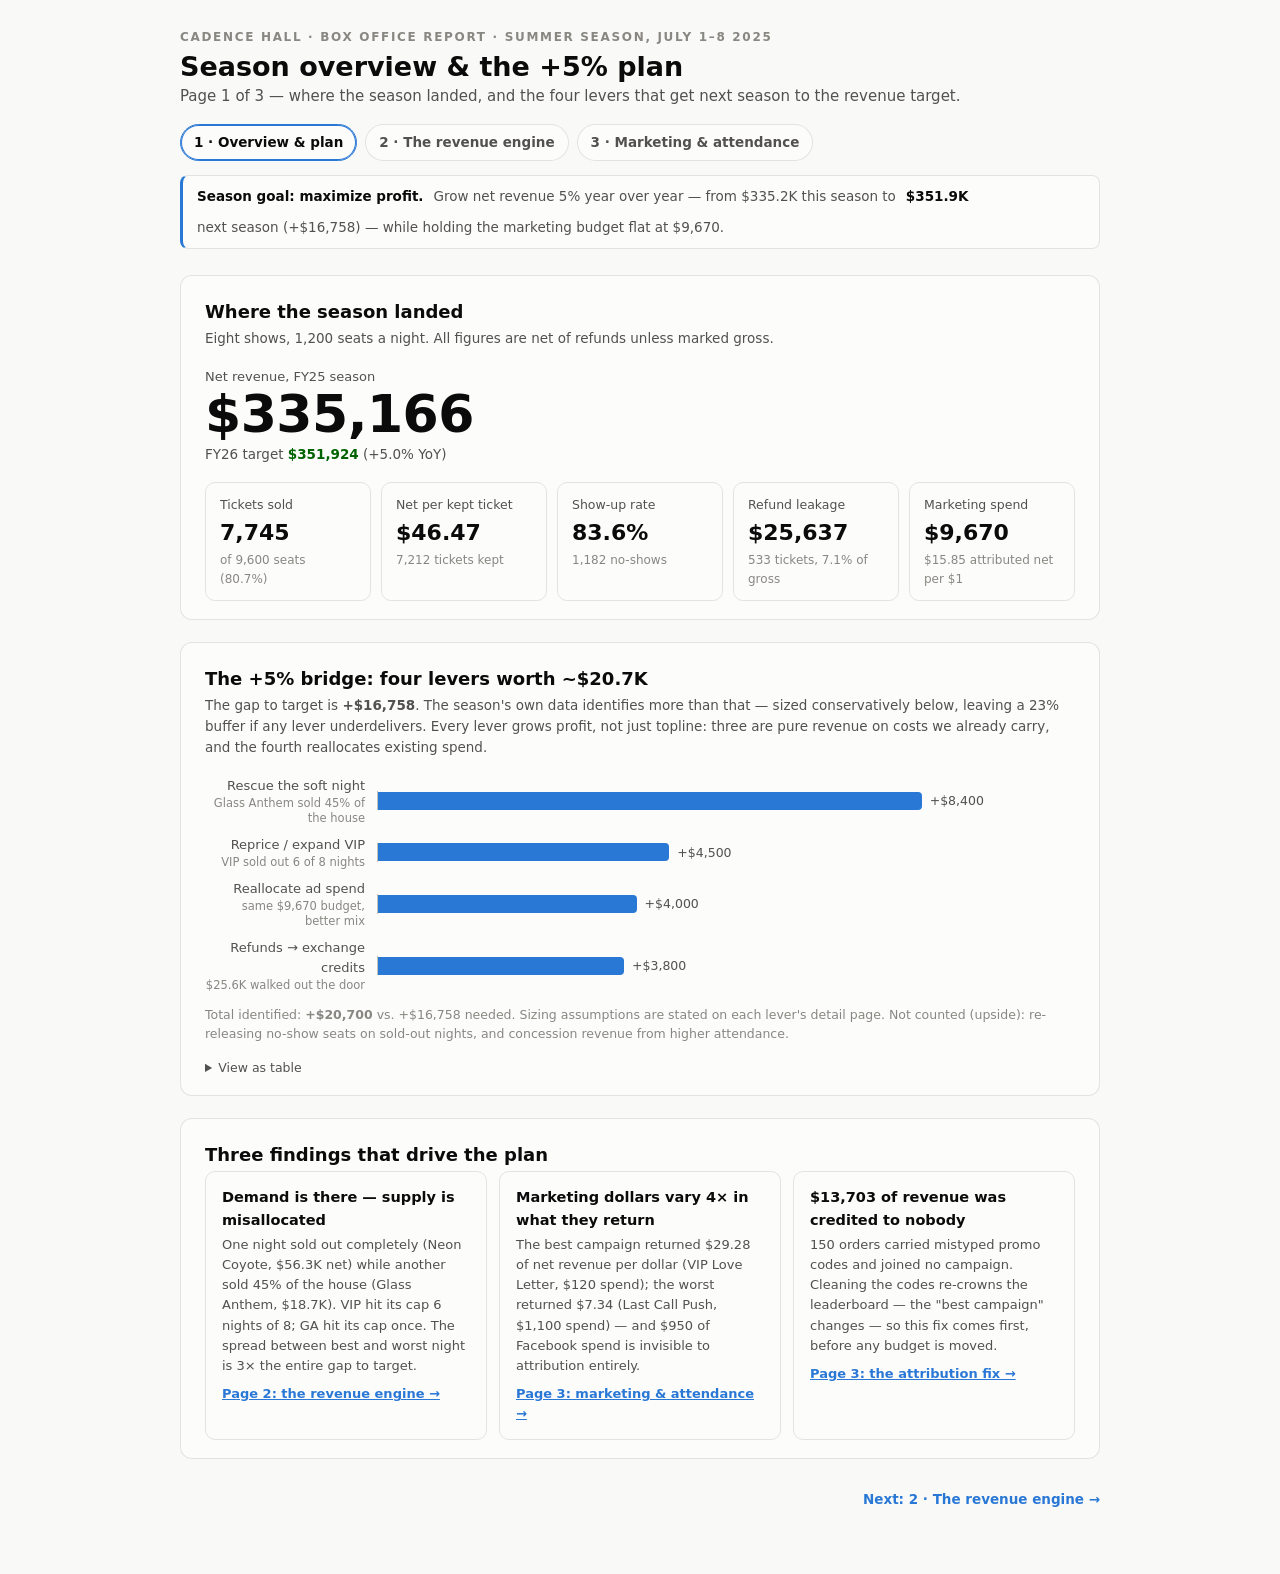
==== reports/boxoffice/index.html @ 955389da "Box office report: 3-page HTML dashboard targeting +5% YoY net revenue Static, dependency-free repor" ====
<!doctype html>
<html lang="en">
<head>
<meta charset="utf-8">
<meta name="viewport" content="width=device-width, initial-scale=1">
<title>Cadence Hall box office — 1 · Season overview &amp; the +5% plan</title>
<link rel="stylesheet" href="report.css">
</head>
<body>

<header class="masthead">
  <div class="venue">Cadence Hall · Box office report · Summer season, July 1–8 2025</div>
  <h1>Season overview &amp; the +5% plan</h1>
  <p class="sub">Page 1 of 3 — where the season landed, and the four levers that get next season to the revenue target.</p>
  <nav class="pages" aria-label="Report pages">
    <a href="index.html" aria-current="page">1 · Overview &amp; plan</a>
    <a href="revenue.html">2 · The revenue engine</a>
    <a href="marketing.html">3 · Marketing &amp; attendance</a>
  </nav>
  <p class="goal"><strong>Season goal: maximize profit.</strong> Grow net revenue 5% year over year — from $335.2K this season to <strong>$351.9K</strong> next season (+$16,758) — while holding the marketing budget flat at $9,670.</p>
</header>

<main>

<section class="card">
  <h2>Where the season landed</h2>
  <p class="lede">Eight shows, 1,200 seats a night. All figures are net of refunds unless marked gross.</p>
  <div class="hero-row">
    <div class="hero">
      <div class="label">Net revenue, FY25 season</div>
      <div class="value">$335,166</div>
      <div class="delta">FY26 target <b>$351,924</b> (+5.0% YoY)</div>
    </div>
  </div>
  <div class="kpis">
    <div class="kpi"><div class="label">Tickets sold</div><div class="value">7,745</div><div class="hint">of 9,600 seats (80.7%)</div></div>
    <div class="kpi"><div class="label">Net per kept ticket</div><div class="value">$46.47</div><div class="hint">7,212 tickets kept</div></div>
    <div class="kpi"><div class="label">Show-up rate</div><div class="value">83.6%</div><div class="hint">1,182 no-shows</div></div>
    <div class="kpi"><div class="label">Refund leakage</div><div class="value">$25,637</div><div class="hint">533 tickets, 7.1% of gross</div></div>
    <div class="kpi"><div class="label">Marketing spend</div><div class="value">$9,670</div><div class="hint">$15.85 attributed net per $1</div></div>
  </div>
</section>

<section class="card">
  <h2>The +5% bridge: four levers worth ~$20.7K</h2>
  <p class="lede">The gap to target is <strong>+$16,758</strong>. The season's own data identifies more than that — sized conservatively below, leaving a 23% buffer if any lever underdelivers. Every lever grows profit, not just topline: three are pure revenue on costs we already carry, and the fourth reallocates existing spend.</p>

  <div class="hbars" role="img" aria-label="Bar chart of the four revenue levers: rescue the soft night $8,400; reprice VIP $4,500; reallocate ad spend $4,000; refunds to exchange credits $3,800.">
    <div class="rlabel">Rescue the soft night<small>Glass Anthem sold 45% of the house</small></div>
    <div class="rbar"><div class="bar" style="width:78%" tabindex="0" data-tip="Lift the weakest night from 45% to 65% sell-through: +240 tickets × ~$35 avg net = +$8,400. See page 2."></div><span class="val">+$8,400</span></div>

    <div class="rlabel">Reprice / expand VIP<small>VIP sold out 6 of 8 nights</small></div>
    <div class="rbar"><div class="bar" style="width:41.8%" tabindex="0" data-tip="VIP hits its 100-seat cap 6 nights of 8 — demand outruns supply. +10% VIP price on sellout nights ≈ +$4,500. See page 2."></div><span class="val">+$4,500</span></div>

    <div class="rlabel">Reallocate ad spend<small>same $9,670 budget, better mix</small></div>
    <div class="rbar"><div class="bar" style="width:37.1%" tabindex="0" data-tip="Move ~$2K from channels earning $7–12 per dollar into channels earning $22–29, with a 25% incrementality haircut ≈ +$4,000. See page 3."></div><span class="val">+$4,000</span></div>

    <div class="rlabel">Refunds → exchange credits<small>$25.6K walked out the door</small></div>
    <div class="rbar"><div class="bar" style="width:35.3%" tabindex="0" data-tip="Offer credit or swap-night instead of cash refunds; converting 15% of the $25,637 refunded ≈ +$3,800. See page 3."></div><span class="val">+$3,800</span></div>
  </div>

  <p class="note">Total identified: <strong>+$20,700</strong> vs. +$16,758 needed. Sizing assumptions are stated on each lever's detail page. Not counted (upside): re-releasing no-show seats on sold-out nights, and concession revenue from higher attendance.</p>

  <details class="tablewrap">
    <summary>View as table</summary>
    <div class="scroll">
    <table class="data">
      <tr><th>Lever</th><th>Estimated net</th><th>Basis</th></tr>
      <tr><td>Rescue the soft night</td><td>+$8,400</td><td style="text-align:left">Glass Anthem 45% → 65% sell-through; +240 tickets × ~$35 net</td></tr>
      <tr><td>Reprice / expand VIP</td><td>+$4,500</td><td style="text-align:left">+10% VIP price on the 6 sellout nights (~$44.7K VIP net)</td></tr>
      <tr><td>Reallocate ad spend</td><td>+$4,000</td><td style="text-align:left">Shift ~$2K to channels earning $22–29 per $1; 25% haircut</td></tr>
      <tr><td>Refunds → exchange credits</td><td>+$3,800</td><td style="text-align:left">Convert 15% of $25,637 refund leakage to retained revenue</td></tr>
      <tr><td>Total identified</td><td>+$20,700</td><td style="text-align:left">vs. +$16,758 needed for +5% YoY</td></tr>
    </table>
    </div>
  </details>
</section>

<section class="card">
  <h2>Three findings that drive the plan</h2>
  <div class="cards3">
    <div class="callout">
      <h3>Demand is there — supply is misallocated</h3>
      <p>One night sold out completely (Neon Coyote, $56.3K net) while another sold 45% of the house (Glass Anthem, $18.7K). VIP hit its cap 6 nights of 8; GA hit its cap once. The spread between best and worst night is 3× the entire gap to target.</p>
      <a class="go" href="revenue.html">Page 2: the revenue engine →</a>
    </div>
    <div class="callout">
      <h3>Marketing dollars vary 4× in what they return</h3>
      <p>The best campaign returned $29.28 of net revenue per dollar (VIP Love Letter, $120 spend); the worst returned $7.34 (Last Call Push, $1,100 spend) — and $950 of Facebook spend is invisible to attribution entirely.</p>
      <a class="go" href="marketing.html">Page 3: marketing &amp; attendance →</a>
    </div>
    <div class="callout">
      <h3>$13,703 of revenue was credited to nobody</h3>
      <p>150 orders carried mistyped promo codes and joined no campaign. Cleaning the codes re-crowns the leaderboard — the "best campaign" changes — so this fix comes first, before any budget is moved.</p>
      <a class="go" href="marketing.html#attribution">Page 3: the attribution fix →</a>
    </div>
  </div>
</section>

<div class="pagefoot">
  <span></span>
  <a href="revenue.html">Next: 2 · The revenue engine →</a>
</div>

</main>
<script src="report.js"></script>
</body>
</html>
---- reports/boxoffice/report.css ----
/* Cadence Hall box office report — shared styles.
   Tokens follow the dataviz reference palette (validated light + dark). */

:root {
  color-scheme: light;
  --plane: #f9f9f7;
  --surface: #fcfcfb;
  --ink: #0b0b0b;
  --ink-2: #52514e;
  --muted: #898781;
  --grid: #e1e0d9;
  --baseline: #c3c2b7;
  --border: rgba(11, 11, 11, 0.10);
  --s1: #2a78d6;        /* categorical slot 1 — blue */
  --s1-soft: #86b6ef;   /* lighter step of same ramp (dumbbell "before", meter track uses --s1-track) */
  --s1-track: #cde2fb;
  --s1-wash: rgba(42, 120, 214, 0.10);
  --s2: #eb6834;        /* slot 2 — orange */
  --s3: #1baf7a;        /* slot 3 — aqua */
  --good: #006300;      /* success text (light) */
  --serious: #b4491f;   /* serious, darkened for text use on light */
  --critical: #d03b3b;
}
@media (prefers-color-scheme: dark) {
  :root:where(:not([data-theme="light"])) {
    color-scheme: dark;
    --plane: #0d0d0d;
    --surface: #1a1a19;
    --ink: #ffffff;
    --ink-2: #c3c2b7;
    --muted: #898781;
    --grid: #2c2c2a;
    --baseline: #383835;
    --border: rgba(255, 255, 255, 0.10);
    --s1: #3987e5;
    --s1-soft: #5598e7;
    --s1-track: #0d366b;
    --s1-wash: rgba(57, 135, 229, 0.12);
    --s2: #d95926;
    --s3: #199e70;
    --good: #0ca30c;
    --serious: #ec835a;
    --critical: #e66767;
  }
}
:root[data-theme="dark"] {
  color-scheme: dark;
  --plane: #0d0d0d;
  --surface: #1a1a19;
  --ink: #ffffff;
  --ink-2: #c3c2b7;
  --muted: #898781;
  --grid: #2c2c2a;
  --baseline: #383835;
  --border: rgba(255, 255, 255, 0.10);
  --s1: #3987e5;
  --s1-soft: #5598e7;
  --s1-track: #0d366b;
  --s1-wash: rgba(57, 135, 229, 0.12);
  --s2: #d95926;
  --s3: #199e70;
  --good: #0ca30c;
  --serious: #ec835a;
  --critical: #e66767;
}

* { box-sizing: border-box; }
body {
  margin: 0;
  background: var(--plane);
  color: var(--ink);
  font: 15px/1.55 system-ui, -apple-system, "Segoe UI", sans-serif;
}
main { max-width: 960px; margin: 0 auto; padding: 0 20px 64px; }
a { color: var(--s1); }

/* ---- header / nav / goal ribbon ---- */
.masthead { max-width: 960px; margin: 0 auto; padding: 28px 20px 0; }
.masthead .venue {
  font-size: 12px; letter-spacing: 0.14em; text-transform: uppercase;
  color: var(--muted); font-weight: 600;
}
.masthead h1 { margin: 4px 0 2px; font-size: 27px; line-height: 1.2; }
.masthead .sub { color: var(--ink-2); margin: 0 0 16px; }
nav.pages { display: flex; gap: 8px; flex-wrap: wrap; margin: 0 0 14px; }
nav.pages a {
  text-decoration: none; color: var(--ink-2); font-size: 13.5px; font-weight: 600;
  padding: 7px 13px; border: 1px solid var(--border); border-radius: 999px;
  background: var(--surface);
}
nav.pages a[aria-current="page"] { color: var(--ink); border-color: var(--s1); box-shadow: inset 0 0 0 1px var(--s1); }
.goal {
  display: flex; gap: 10px; align-items: baseline; flex-wrap: wrap;
  border: 1px solid var(--border); border-left: 3px solid var(--s1); border-radius: 8px;
  background: var(--surface); padding: 10px 14px; margin: 0 0 26px; font-size: 13.5px; color: var(--ink-2);
}
.goal strong { color: var(--ink); }

/* ---- cards & section chrome ---- */
section.card {
  background: var(--surface); border: 1px solid var(--border); border-radius: 12px;
  padding: 22px 24px 18px; margin: 0 0 22px;
}
section.card h2 { margin: 0 0 2px; font-size: 18px; }
section.card > .lede { margin: 0 0 18px; color: var(--ink-2); font-size: 13.5px; }
.note { color: var(--muted); font-size: 12.5px; margin: 12px 0 0; }
.spark-note { color: var(--ink-2); font-size: 13.5px; }

/* ---- hero + KPI tiles ---- */
.hero-row { display: flex; gap: 28px; align-items: flex-end; flex-wrap: wrap; margin-bottom: 18px; }
.hero .label { font-size: 13px; color: var(--ink-2); }
.hero .value { font-size: 52px; font-weight: 650; line-height: 1.05; letter-spacing: -0.01em; }
.hero .delta { font-size: 13.5px; color: var(--ink-2); margin-top: 2px; }
.hero .delta b { color: var(--good); }
.kpis { display: grid; grid-template-columns: repeat(auto-fit, minmax(150px, 1fr)); gap: 10px; }
.kpi { border: 1px solid var(--border); border-radius: 10px; padding: 12px 14px; min-width: 0; }
.kpi .label { font-size: 12.5px; color: var(--ink-2); }
.kpi .value { font-size: 22px; font-weight: 650; margin-top: 1px; }
.kpi .hint { font-size: 12px; color: var(--muted); margin-top: 1px; }

/* ---- horizontal bar chart (CSS grid rows) ---- */
.hbars { display: grid; grid-template-columns: minmax(120px, 172px) minmax(0, 1fr); row-gap: 9px; align-items: center; }
.hbars .rlabel { font-size: 13px; color: var(--ink-2); padding-right: 12px; text-align: right; overflow-wrap: anywhere; }
.hbars .rlabel small { display: block; color: var(--muted); font-size: 11.5px; line-height: 1.3; }
.hbars .rbar { display: flex; align-items: center; gap: 8px; min-width: 0; border-left: 1px solid var(--baseline); padding-left: 0; }
.bar {
  height: 18px; background: var(--s1); border-radius: 0 4px 4px 0; flex: none;
  min-width: 2px; outline-offset: 2px;
}
.bar:focus-visible { outline: 2px solid var(--s1); }
.rbar .val { font-size: 12.5px; color: var(--ink-2); white-space: nowrap; }
.rbar .flag { font-size: 12px; white-space: nowrap; font-weight: 600; }
.flag.serious { color: var(--serious); }
.flag.good { color: var(--good); }
.flag.critical { color: var(--critical); }

/* stacked variant: segments separated by a 2px surface gap */
.rbar.stack { gap: 0; }
.rbar.stack .seg { height: 18px; flex: none; min-width: 1px; }
.rbar.stack .seg + .seg { margin-left: 2px; }
.rbar.stack .seg.last { border-radius: 0 4px 4px 0; }
.seg.t-ga { background: var(--s1); }
.seg.t-bal { background: var(--s2); }
.seg.t-vip { background: var(--s3); }
.rbar.stack .val { margin-left: 8px; }

/* reference line overlay inside a bar row area */
.rbar { position: relative; }
.refline {
  position: absolute; top: -4px; bottom: -4px; width: 0;
  border-left: 2px dotted var(--muted); pointer-events: none;
}
.refline .tag {
  position: absolute; top: -1.35em; left: -8px; font-size: 10.5px; color: var(--muted); white-space: nowrap;
}

/* ---- meters (sell-through vs capacity) ---- */
.meter-row { display: grid; grid-template-columns: minmax(120px, 172px) minmax(0, 1fr) 118px; gap: 0 8px; align-items: center; margin-bottom: 9px; }
.meter-row .rlabel { font-size: 13px; color: var(--ink-2); text-align: right; padding-right: 12px; }
.meter { height: 14px; border-radius: 4px; background: var(--s1-track); overflow: hidden; }
.meter > i { display: block; height: 100%; background: var(--s1); border-radius: 0 4px 4px 0; }
.meter > i.full { border-radius: 0; }
.meter-row .val { font-size: 12.5px; color: var(--ink-2); white-space: nowrap; }

/* ---- legend ---- */
.legend { display: flex; gap: 16px; flex-wrap: wrap; margin: 0 0 14px; font-size: 12.5px; color: var(--ink-2); }
.legend .key { display: inline-flex; align-items: center; gap: 6px; }
.legend .swatch { width: 11px; height: 11px; border-radius: 3px; display: inline-block; }

/* ---- dumbbell ---- */
.dumbbell .drow { display: grid; grid-template-columns: minmax(120px, 172px) minmax(0, 1fr); align-items: center; row-gap: 14px; margin-bottom: 14px; }
.dumbbell .rlabel { font-size: 13px; color: var(--ink-2); text-align: right; padding-right: 12px; }
.dumbbell .rlabel small { display: block; color: var(--muted); font-size: 11.5px; }
.dtrack { position: relative; height: 22px; border-left: 1px solid var(--baseline); }
.dtrack .join { position: absolute; top: 50%; height: 2px; margin-top: -1px; background: var(--baseline); }
.dtrack .pt {
  position: absolute; top: 50%; width: 12px; height: 12px; border-radius: 50%;
  transform: translate(-50%, -50%); box-shadow: 0 0 0 2px var(--surface);
}
.dtrack .pt.pre { background: var(--s1-soft); }
.dtrack .pt.post { background: var(--s1); }
.dtrack .dval { position: absolute; top: 50%; transform: translateY(-50%); font-size: 12px; color: var(--ink-2); white-space: nowrap; }
.dtrack .dval.before { transform: translate(-100%, -50%); }

/* ---- line chart (inline SVG) ---- */
figure.linechart { margin: 0; }
figure.linechart svg { width: 100%; height: auto; display: block; }
.svg-grid { stroke: var(--grid); stroke-width: 1; }
.svg-axis { stroke: var(--baseline); stroke-width: 1; }
.svg-tick { fill: var(--muted); font-size: 11px; }
.svg-lab { fill: var(--ink-2); font-size: 11.5px; font-weight: 600; }
.svg-line { stroke: var(--s1); stroke-width: 2; fill: none; stroke-linejoin: round; stroke-linecap: round; }
.svg-area { fill: var(--s1-wash); }
.svg-dot { fill: var(--s1); stroke: var(--surface); stroke-width: 2; }
.svg-hit { fill: transparent; cursor: default; }
.svg-hit:focus-visible { outline: none; stroke: var(--s1); stroke-width: 2; fill: var(--s1-wash); }

/* ---- table twin ---- */
details.tablewrap { margin-top: 14px; }
details.tablewrap summary { cursor: pointer; font-size: 12.5px; color: var(--ink-2); }
details.tablewrap .scroll { overflow-x: auto; }
table.data { border-collapse: collapse; margin-top: 10px; font-size: 13px; min-width: 420px; }
table.data th, table.data td { padding: 5px 14px 5px 0; text-align: right; border-bottom: 1px solid var(--grid); font-variant-numeric: tabular-nums; }
table.data th { color: var(--ink-2); font-weight: 600; font-size: 12px; }
table.data th:first-child, table.data td:first-child { text-align: left; font-variant-numeric: normal; }

/* ---- callout cards / action list ---- */
.cards3 { display: grid; grid-template-columns: repeat(auto-fit, minmax(240px, 1fr)); gap: 12px; }
.callout { border: 1px solid var(--border); border-radius: 10px; padding: 14px 16px; min-width: 0; }
.callout h3 { margin: 0 0 4px; font-size: 14.5px; }
.callout p { margin: 0; font-size: 13px; color: var(--ink-2); }
.callout .go { display: inline-block; margin-top: 8px; font-size: 13px; font-weight: 600; }
ol.actions { margin: 0; padding-left: 20px; }
ol.actions li { margin-bottom: 10px; }
ol.actions .amount { font-weight: 650; color: var(--good); white-space: nowrap; }
ol.actions p { margin: 2px 0 0; font-size: 13px; color: var(--ink-2); }

.pagefoot { display: flex; justify-content: space-between; gap: 12px; margin-top: 30px; font-size: 13.5px; }
.pagefoot a { font-weight: 600; text-decoration: none; }

/* On narrow screens the inline flags don't fit beside bars; their content is
   also in the tooltips, tables, and prose, so hide them rather than overflow. */
@media (max-width: 700px) {
  .rbar .flag { display: none; }
  .dtrack .dval { display: none; }
}

/* ---- tooltip ---- */
#tt {
  position: fixed; z-index: 10; pointer-events: none; display: none; max-width: 280px;
  background: var(--ink); color: var(--plane); font-size: 12.5px; line-height: 1.4;
  padding: 7px 10px; border-radius: 7px;
}
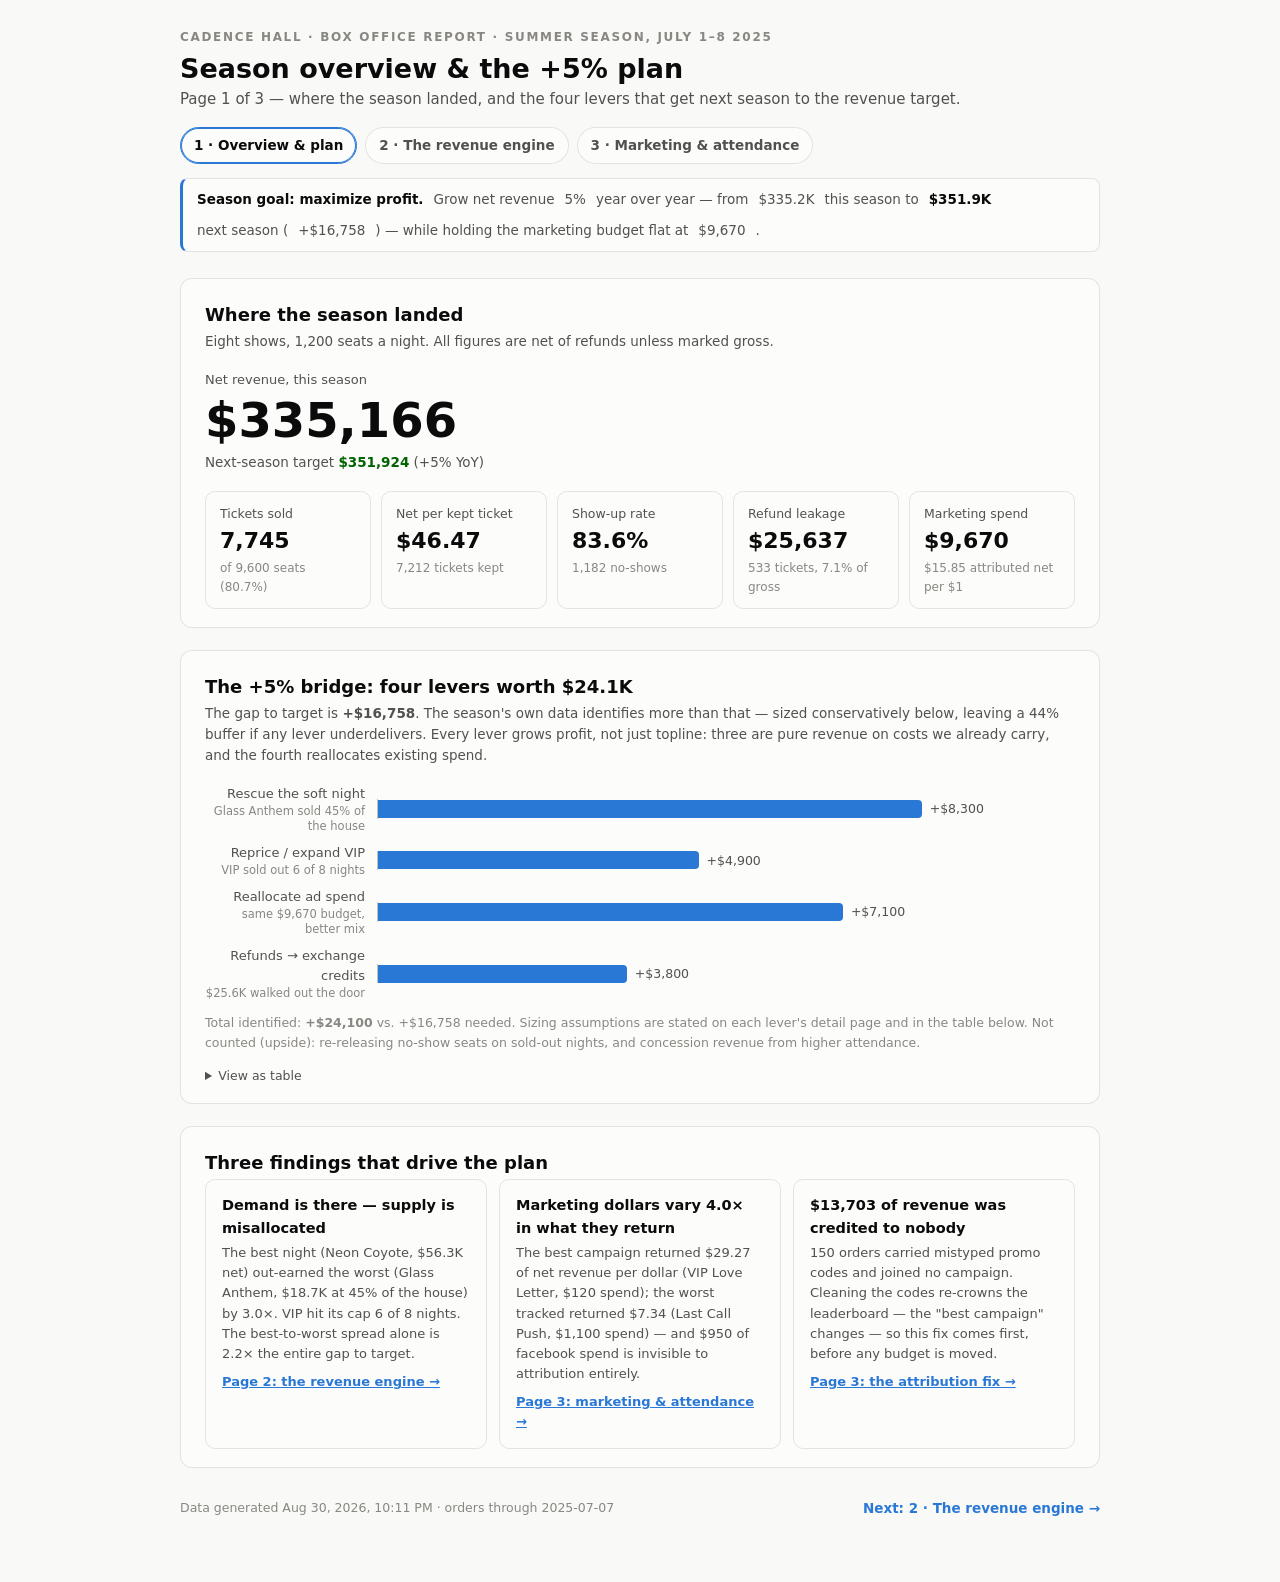
==== commit a8f52cfe: "Live data layer: boxoffice_dashboard_data asset + data-driven report pages The report now renders fr" ====
--- a/reports/boxoffice/index.html
+++ b/reports/boxoffice/index.html
@@ -9,7 +9,7 @@
 <body>
 
 <header class="masthead">
-  <div class="venue">Cadence Hall · Box office report · Summer season, July 1–8 2025</div>
+  <div class="venue">Cadence Hall · Box office report · <span data-fill="season.label">Summer season, July 1–8 2025</span></div>
   <h1>Season overview &amp; the +5% plan</h1>
   <p class="sub">Page 1 of 3 — where the season landed, and the four levers that get next season to the revenue target.</p>
   <nav class="pages" aria-label="Report pages">
@@ -17,7 +17,7 @@
     <a href="revenue.html">2 · The revenue engine</a>
     <a href="marketing.html">3 · Marketing &amp; attendance</a>
   </nav>
-  <p class="goal"><strong>Season goal: maximize profit.</strong> Grow net revenue 5% year over year — from $335.2K this season to <strong>$351.9K</strong> next season (+$16,758) — while holding the marketing budget flat at $9,670.</p>
+  <p class="goal"><strong>Season goal: maximize profit.</strong> Grow net revenue <span data-fill="goal.pct" data-fmt="pct0">5%</span> year over year — from <span data-fill="totals.net" data-fmt="usdk">$335.2K</span> this season to <strong data-fill="goal.target_net" data-fmt="usdk">$351.9K</strong> next season (<span data-fill="goal.gap" data-fmt="plus_usd0">+$16,758</span>) — while holding the marketing budget flat at <span data-fill="totals.marketing_spend" data-fmt="usd0">$9,670</span>.</p>
 </header>
 
 <main>
@@ -27,52 +27,31 @@
   <p class="lede">Eight shows, 1,200 seats a night. All figures are net of refunds unless marked gross.</p>
   <div class="hero-row">
     <div class="hero">
-      <div class="label">Net revenue, FY25 season</div>
-      <div class="value">$335,166</div>
-      <div class="delta">FY26 target <b>$351,924</b> (+5.0% YoY)</div>
+      <div class="label">Net revenue, this season</div>
+      <div class="value" data-fill="totals.net" data-fmt="usd0">$335,166</div>
+      <div class="delta">Next-season target <b data-fill="goal.target_net" data-fmt="usd0">$351,924</b> (+<span data-fill="goal.pct" data-fmt="pct0">5%</span> YoY)</div>
     </div>
   </div>
   <div class="kpis">
-    <div class="kpi"><div class="label">Tickets sold</div><div class="value">7,745</div><div class="hint">of 9,600 seats (80.7%)</div></div>
-    <div class="kpi"><div class="label">Net per kept ticket</div><div class="value">$46.47</div><div class="hint">7,212 tickets kept</div></div>
-    <div class="kpi"><div class="label">Show-up rate</div><div class="value">83.6%</div><div class="hint">1,182 no-shows</div></div>
-    <div class="kpi"><div class="label">Refund leakage</div><div class="value">$25,637</div><div class="hint">533 tickets, 7.1% of gross</div></div>
-    <div class="kpi"><div class="label">Marketing spend</div><div class="value">$9,670</div><div class="hint">$15.85 attributed net per $1</div></div>
+    <div class="kpi"><div class="label">Tickets sold</div><div class="value" data-fill="totals.tickets_sold" data-fmt="int">7,745</div><div class="hint">of <span data-fill="totals.seats_total" data-fmt="int">9,600</span> seats (<span data-fill="totals.seat_sell_through" data-fmt="pct1">80.7%</span>)</div></div>
+    <div class="kpi"><div class="label">Net per kept ticket</div><div class="value" data-fill="totals.net_per_kept_ticket" data-fmt="usd2">$46.47</div><div class="hint"><span data-fill="totals.tickets_kept" data-fmt="int">7,212</span> tickets kept</div></div>
+    <div class="kpi"><div class="label">Show-up rate</div><div class="value" data-fill="totals.show_up_rate" data-fmt="pct1">83.6%</div><div class="hint"><span data-fill="derived.attendance.no_shows" data-fmt="int">1,182</span> no-shows</div></div>
+    <div class="kpi"><div class="label">Refund leakage</div><div class="value" data-fill="totals.refunded_rev" data-fmt="usd0">$25,637</div><div class="hint"><span data-fill="totals.refunded_tickets" data-fmt="int">533</span> tickets, <span data-fill="totals.refund_share_of_gross" data-fmt="pct1">7.1%</span> of gross</div></div>
+    <div class="kpi"><div class="label">Marketing spend</div><div class="value" data-fill="totals.marketing_spend" data-fmt="usd0">$9,670</div><div class="hint"><span data-fill="totals.rpd_blended" data-fmt="usd2">$15.85</span> attributed net per $1</div></div>
   </div>
 </section>
 
 <section class="card">
-  <h2>The +5% bridge: four levers worth ~$20.7K</h2>
-  <p class="lede">The gap to target is <strong>+$16,758</strong>. The season's own data identifies more than that — sized conservatively below, leaving a 23% buffer if any lever underdelivers. Every lever grows profit, not just topline: three are pure revenue on costs we already carry, and the fourth reallocates existing spend.</p>
+  <h2>The +5% bridge: four levers worth <span data-fill="levers_total" data-fmt="usdk">~$20.7K</span></h2>
+  <p class="lede">The gap to target is <strong data-fill="goal.gap" data-fmt="plus_usd0">+$16,758</strong>. The season's own data identifies more than that — sized conservatively below, leaving a <span data-fill="computed.buffer_pct" data-fmt="pct0">23%</span> buffer if any lever underdelivers. Every lever grows profit, not just topline: three are pure revenue on costs we already carry, and the fourth reallocates existing spend.</p>
 
-  <div class="hbars" role="img" aria-label="Bar chart of the four revenue levers: rescue the soft night $8,400; reprice VIP $4,500; reallocate ad spend $4,000; refunds to exchange credits $3,800.">
-    <div class="rlabel">Rescue the soft night<small>Glass Anthem sold 45% of the house</small></div>
-    <div class="rbar"><div class="bar" style="width:78%" tabindex="0" data-tip="Lift the weakest night from 45% to 65% sell-through: +240 tickets × ~$35 avg net = +$8,400. See page 2."></div><span class="val">+$8,400</span></div>
+  <div class="hbars" data-chart="bridge" role="img" aria-label="Bar chart of the four revenue levers and their estimated net contribution."></div>
 
-    <div class="rlabel">Reprice / expand VIP<small>VIP sold out 6 of 8 nights</small></div>
-    <div class="rbar"><div class="bar" style="width:41.8%" tabindex="0" data-tip="VIP hits its 100-seat cap 6 nights of 8 — demand outruns supply. +10% VIP price on sellout nights ≈ +$4,500. See page 2."></div><span class="val">+$4,500</span></div>
-
-    <div class="rlabel">Reallocate ad spend<small>same $9,670 budget, better mix</small></div>
-    <div class="rbar"><div class="bar" style="width:37.1%" tabindex="0" data-tip="Move ~$2K from channels earning $7–12 per dollar into channels earning $22–29, with a 25% incrementality haircut ≈ +$4,000. See page 3."></div><span class="val">+$4,000</span></div>
-
-    <div class="rlabel">Refunds → exchange credits<small>$25.6K walked out the door</small></div>
-    <div class="rbar"><div class="bar" style="width:35.3%" tabindex="0" data-tip="Offer credit or swap-night instead of cash refunds; converting 15% of the $25,637 refunded ≈ +$3,800. See page 3."></div><span class="val">+$3,800</span></div>
-  </div>
-
-  <p class="note">Total identified: <strong>+$20,700</strong> vs. +$16,758 needed. Sizing assumptions are stated on each lever's detail page. Not counted (upside): re-releasing no-show seats on sold-out nights, and concession revenue from higher attendance.</p>
+  <p class="note">Total identified: <strong data-fill="levers_total" data-fmt="plus_usd0">+$20,700</strong> vs. <span data-fill="goal.gap" data-fmt="plus_usd0">+$16,758</span> needed. Sizing assumptions are stated on each lever's detail page and in the table below. Not counted (upside): re-releasing no-show seats on sold-out nights, and concession revenue from higher attendance.</p>
 
   <details class="tablewrap">
     <summary>View as table</summary>
-    <div class="scroll">
-    <table class="data">
-      <tr><th>Lever</th><th>Estimated net</th><th>Basis</th></tr>
-      <tr><td>Rescue the soft night</td><td>+$8,400</td><td style="text-align:left">Glass Anthem 45% → 65% sell-through; +240 tickets × ~$35 net</td></tr>
-      <tr><td>Reprice / expand VIP</td><td>+$4,500</td><td style="text-align:left">+10% VIP price on the 6 sellout nights (~$44.7K VIP net)</td></tr>
-      <tr><td>Reallocate ad spend</td><td>+$4,000</td><td style="text-align:left">Shift ~$2K to channels earning $22–29 per $1; 25% haircut</td></tr>
-      <tr><td>Refunds → exchange credits</td><td>+$3,800</td><td style="text-align:left">Convert 15% of $25,637 refund leakage to retained revenue</td></tr>
-      <tr><td>Total identified</td><td>+$20,700</td><td style="text-align:left">vs. +$16,758 needed for +5% YoY</td></tr>
-    </table>
-    </div>
+    <div class="scroll"><table class="data" data-table="levers"></table></div>
   </details>
 </section>
 
@@ -81,28 +60,30 @@
   <div class="cards3">
     <div class="callout">
       <h3>Demand is there — supply is misallocated</h3>
-      <p>One night sold out completely (Neon Coyote, $56.3K net) while another sold 45% of the house (Glass Anthem, $18.7K). VIP hit its cap 6 nights of 8; GA hit its cap once. The spread between best and worst night is 3× the entire gap to target.</p>
+      <p>The best night (<span data-fill="derived.best_event.name">Neon Coyote</span>, <span data-fill="derived.best_event.net" data-fmt="usdk">$56.3K</span> net) out-earned the worst (<span data-fill="derived.worst_event.name">Glass Anthem</span>, <span data-fill="derived.worst_event.net" data-fmt="usdk">$18.7K</span> at <span data-fill="derived.worst_event.sell_through" data-fmt="pct0">45%</span> of the house) by <span data-fill="derived.best_worst_ratio" data-fmt="x1">3.0×</span>. VIP hit its cap <span data-fill="derived.vip_sellout_nights">6</span> of 8 nights. The best-to-worst spread alone is <span data-fill="computed.spread_vs_gap" data-fmt="x1">2.2×</span> the entire gap to target.</p>
       <a class="go" href="revenue.html">Page 2: the revenue engine →</a>
     </div>
     <div class="callout">
-      <h3>Marketing dollars vary 4× in what they return</h3>
-      <p>The best campaign returned $29.28 of net revenue per dollar (VIP Love Letter, $120 spend); the worst returned $7.34 (Last Call Push, $1,100 spend) — and $950 of Facebook spend is invisible to attribution entirely.</p>
+      <h3>Marketing dollars vary <span data-fill="derived.rpd_spread" data-fmt="x1">4×</span> in what they return</h3>
+      <p>The best campaign returned <span data-fill="derived.best_campaign.rpd" data-fmt="usd2">$29.28</span> of net revenue per dollar (<span data-fill="derived.best_campaign.name">VIP Love Letter</span>, <span data-fill="derived.best_campaign.spend" data-fmt="usd0">$120</span> spend); the worst tracked returned <span data-fill="derived.worst_tracked_campaign.rpd" data-fmt="usd2">$7.34</span> (<span data-fill="derived.worst_tracked_campaign.name">Last Call Push</span>, <span data-fill="derived.worst_tracked_campaign.spend" data-fmt="usd0">$1,100</span> spend) — and <span data-fill="derived.untracked_campaign.spend" data-fmt="usd0">$950</span> of <span data-fill="derived.untracked_campaign.channel">facebook</span> spend is invisible to attribution entirely.</p>
       <a class="go" href="marketing.html">Page 3: marketing &amp; attendance →</a>
     </div>
     <div class="callout">
-      <h3>$13,703 of revenue was credited to nobody</h3>
-      <p>150 orders carried mistyped promo codes and joined no campaign. Cleaning the codes re-crowns the leaderboard — the "best campaign" changes — so this fix comes first, before any budget is moved.</p>
+      <h3><span data-fill="attribution.unattributed_dirty_net" data-fmt="usd0">$13,703</span> of revenue was credited to nobody</h3>
+      <p><span data-fill="attribution.unattributed_dirty_orders">150</span> orders carried mistyped promo codes and joined no campaign. Cleaning the codes re-crowns the leaderboard — the "best campaign" changes — so this fix comes first, before any budget is moved.</p>
       <a class="go" href="marketing.html#attribution">Page 3: the attribution fix →</a>
     </div>
   </div>
 </section>
 
 <div class="pagefoot">
-  <span></span>
+  <span class="datastamp">Data generated <span data-fill="generated_at" data-fmt="dt">by the pipeline</span> · orders through <span data-fill="season.last_order_date">2025-07-07</span></span>
   <a href="revenue.html">Next: 2 · The revenue engine →</a>
 </div>
 
 </main>
+<script src="data.js"></script>
+<script src="render.js"></script>
 <script src="report.js"></script>
 </body>
 </html>
--- a/reports/boxoffice/report.css
+++ b/reports/boxoffice/report.css
@@ -80,7 +80,7 @@
   font-size: 12px; letter-spacing: 0.14em; text-transform: uppercase;
   color: var(--muted); font-weight: 600;
 }
-.masthead h1 { margin: 4px 0 2px; font-size: 27px; line-height: 1.2; }
+.masthead h1 { margin: 4px 0 2px; font-size: 27px; line-height: 1.3; }
 .masthead .sub { color: var(--ink-2); margin: 0 0 16px; }
 nav.pages { display: flex; gap: 8px; flex-wrap: wrap; margin: 0 0 14px; }
 nav.pages a {
@@ -109,7 +109,7 @@
 /* ---- hero + KPI tiles ---- */
 .hero-row { display: flex; gap: 28px; align-items: flex-end; flex-wrap: wrap; margin-bottom: 18px; }
 .hero .label { font-size: 13px; color: var(--ink-2); }
-.hero .value { font-size: 52px; font-weight: 650; line-height: 1.05; letter-spacing: -0.01em; }
+.hero .value { font-size: 48px; font-weight: 650; line-height: 1.25; padding-right: 8px; }
 .hero .delta { font-size: 13.5px; color: var(--ink-2); margin-top: 2px; }
 .hero .delta b { color: var(--good); }
 .kpis { display: grid; grid-template-columns: repeat(auto-fit, minmax(150px, 1fr)); gap: 10px; }
@@ -215,8 +215,9 @@
 ol.actions .amount { font-weight: 650; color: var(--good); white-space: nowrap; }
 ol.actions p { margin: 2px 0 0; font-size: 13px; color: var(--ink-2); }
 
-.pagefoot { display: flex; justify-content: space-between; gap: 12px; margin-top: 30px; font-size: 13.5px; }
+.pagefoot { display: flex; justify-content: space-between; gap: 12px; margin-top: 30px; font-size: 13.5px; flex-wrap: wrap; }
 .pagefoot a { font-weight: 600; text-decoration: none; }
+.pagefoot .datastamp { color: var(--muted); font-size: 12.5px; }
 
 /* On narrow screens the inline flags don't fit beside bars; their content is
    also in the tooltips, tables, and prose, so hide them rather than overflow. */
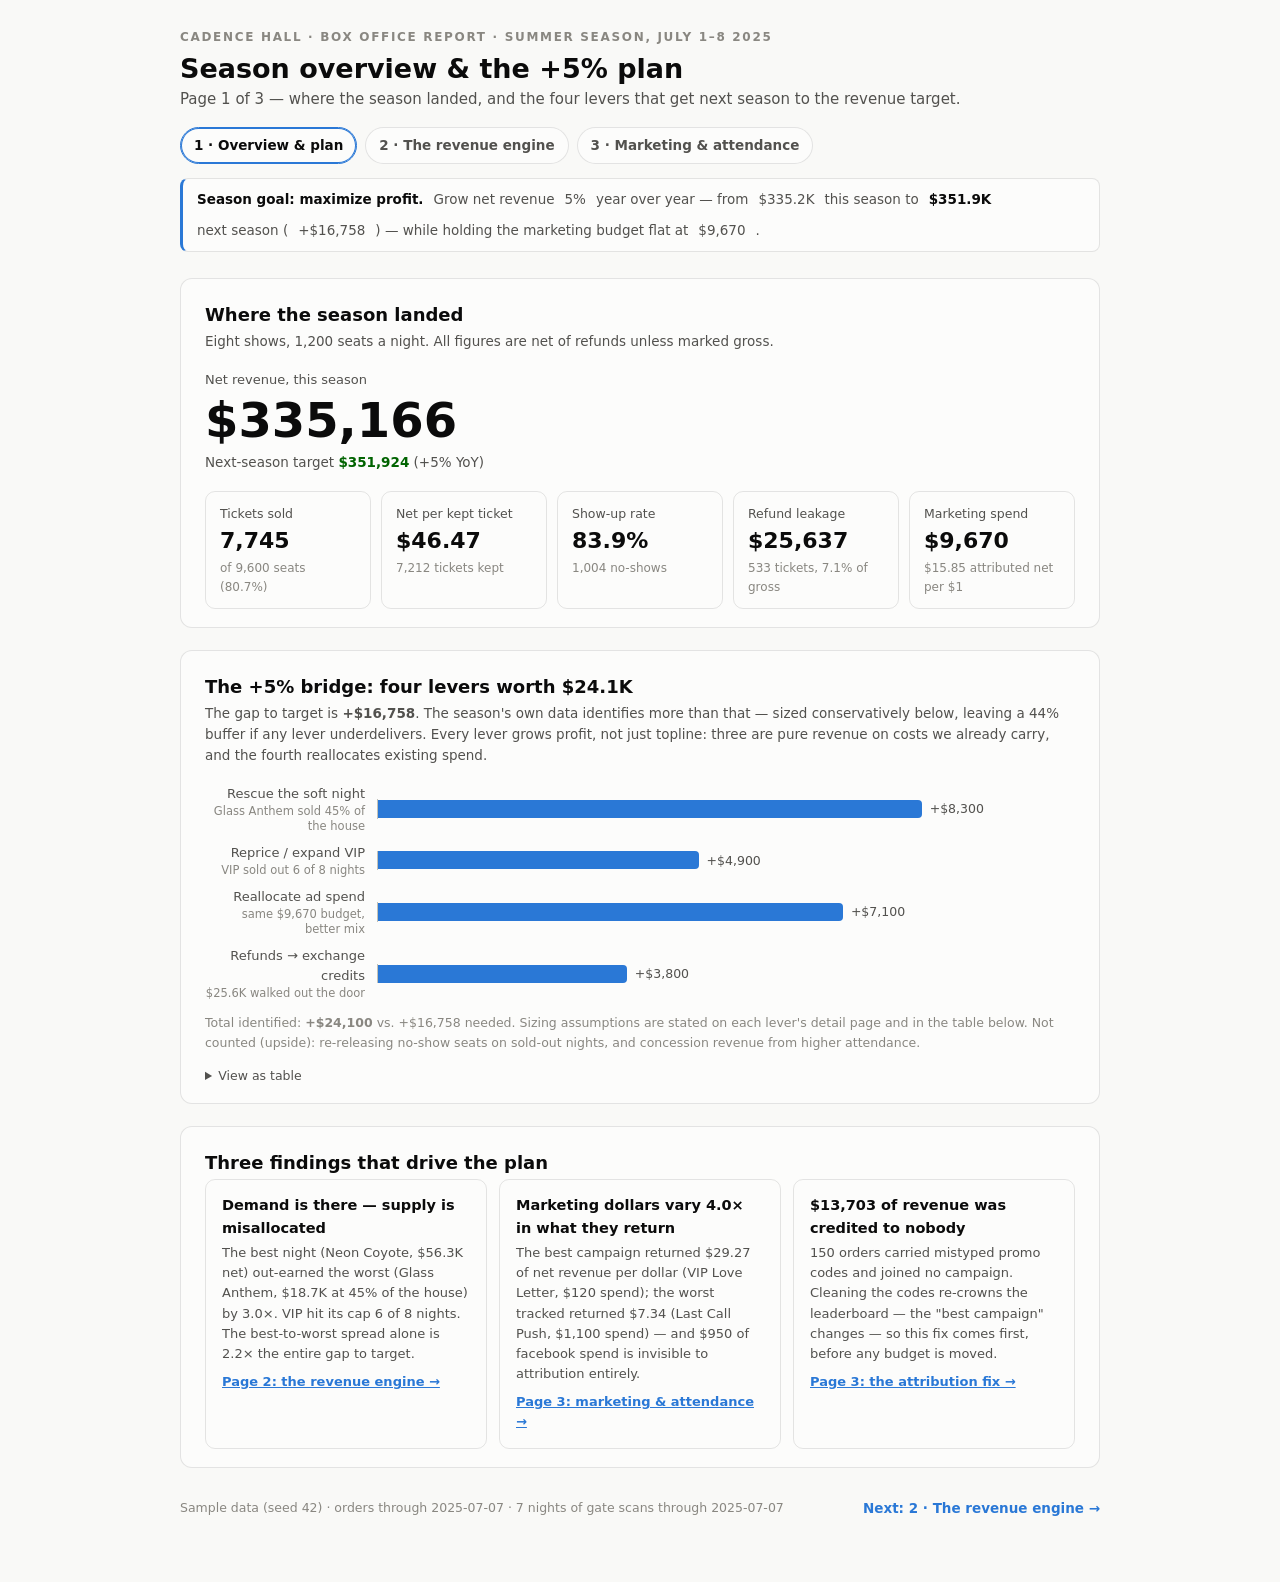
==== commit eaf7451d: "Make the dashboard export deterministic and match shipped data Two linked defects: `make materialize" ====
--- a/reports/boxoffice/index.html
+++ b/reports/boxoffice/index.html
@@ -77,7 +77,7 @@
 </section>
 
 <div class="pagefoot">
-  <span class="datastamp">Data generated <span data-fill="generated_at" data-fmt="dt">by the pipeline</span> · orders through <span data-fill="season.last_order_date">2025-07-07</span></span>
+  <span class="datastamp">Sample data (seed 42) · orders through <span data-fill="season.last_order_date">2025-07-07</span> · <span data-fill="season.nights_scanned">7</span> nights of gate scans through <span data-fill="season.scans_through">2025-07-07</span></span>
   <a href="revenue.html">Next: 2 · The revenue engine →</a>
 </div>
 
